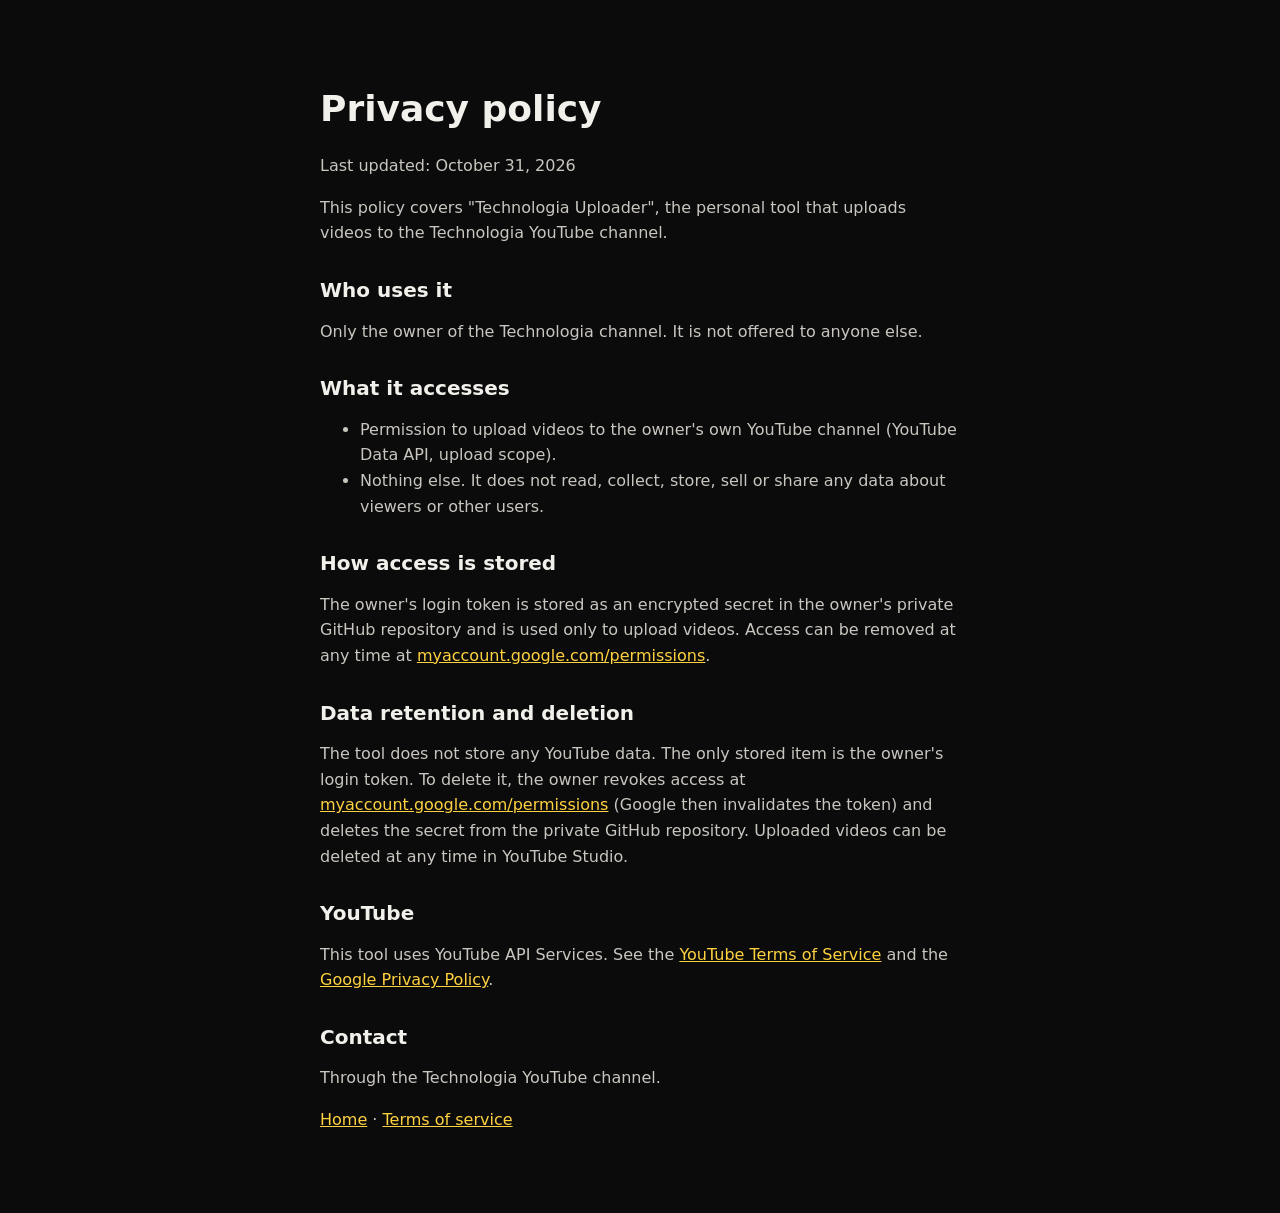
==== privacy.html @ 6858de06 "Technologia website: home, privacy policy, terms Co-Authored-By: Claude Opus 5.5 <noreply@anthropic." ====
<!doctype html>
<html lang="en">
<head>
<meta charset="utf-8">
<meta name="viewport" content="width=device-width, initial-scale=1">
<title>Technologia privacy policy</title>
<link rel="stylesheet" href="style.css">
</head>
<body>
<main>
  <h1>Privacy policy</h1>
  <p>Last updated: October 31, 2026</p>
  <p>This policy covers "Technologia Uploader", the personal tool that uploads videos to the Technologia YouTube channel.</p>
  <h2>Who uses it</h2>
  <p>Only the owner of the Technologia channel. It is not offered to anyone else.</p>
  <h2>What it accesses</h2>
  <ul>
    <li>Permission to upload videos to the owner's own YouTube channel (YouTube Data API, upload scope).</li>
    <li>Nothing else. It does not read, collect, store, sell or share any data about viewers or other users.</li>
  </ul>
  <h2>How access is stored</h2>
  <p>The owner's login token is stored as an encrypted secret in the owner's private GitHub repository and is used only to upload videos. Access can be removed at any time at <a href="https://myaccount.google.com/permissions">myaccount.google.com/permissions</a>.</p>
  <h2>Data retention and deletion</h2>
  <p>The tool does not store any YouTube data. The only stored item is the owner's login token. To delete it, the owner revokes access at <a href="https://myaccount.google.com/permissions">myaccount.google.com/permissions</a> (Google then invalidates the token) and deletes the secret from the private GitHub repository. Uploaded videos can be deleted at any time in YouTube Studio.</p>
  <h2>YouTube</h2>
  <p>This tool uses YouTube API Services. See the <a href="https://www.youtube.com/t/terms">YouTube Terms of Service</a> and the <a href="https://policies.google.com/privacy">Google Privacy Policy</a>.</p>
  <h2>Contact</h2>
  <p>Through the Technologia YouTube channel.</p>
  <p><a href="index.html">Home</a> · <a href="terms.html">Terms of service</a></p>
</main>
</body>
</html>
---- style.css ----
:root { color-scheme: dark; }
body { margin: 0; font-family: system-ui, "Segoe UI", Roboto, sans-serif; background: #0B0B0C; color: #F2F0EA; }
main { max-width: 640px; margin: 0 auto; padding: 64px 16px; }
h1 { font-size: 36px; } h1 span { color: #FFD23F; } h2 { font-size: 20px; margin-top: 32px; }
p, li { line-height: 1.6; color: #C9C6BF; } a { color: #FFD23F; }
.logo { width: 120px; height: 120px; border-radius: 50%; }
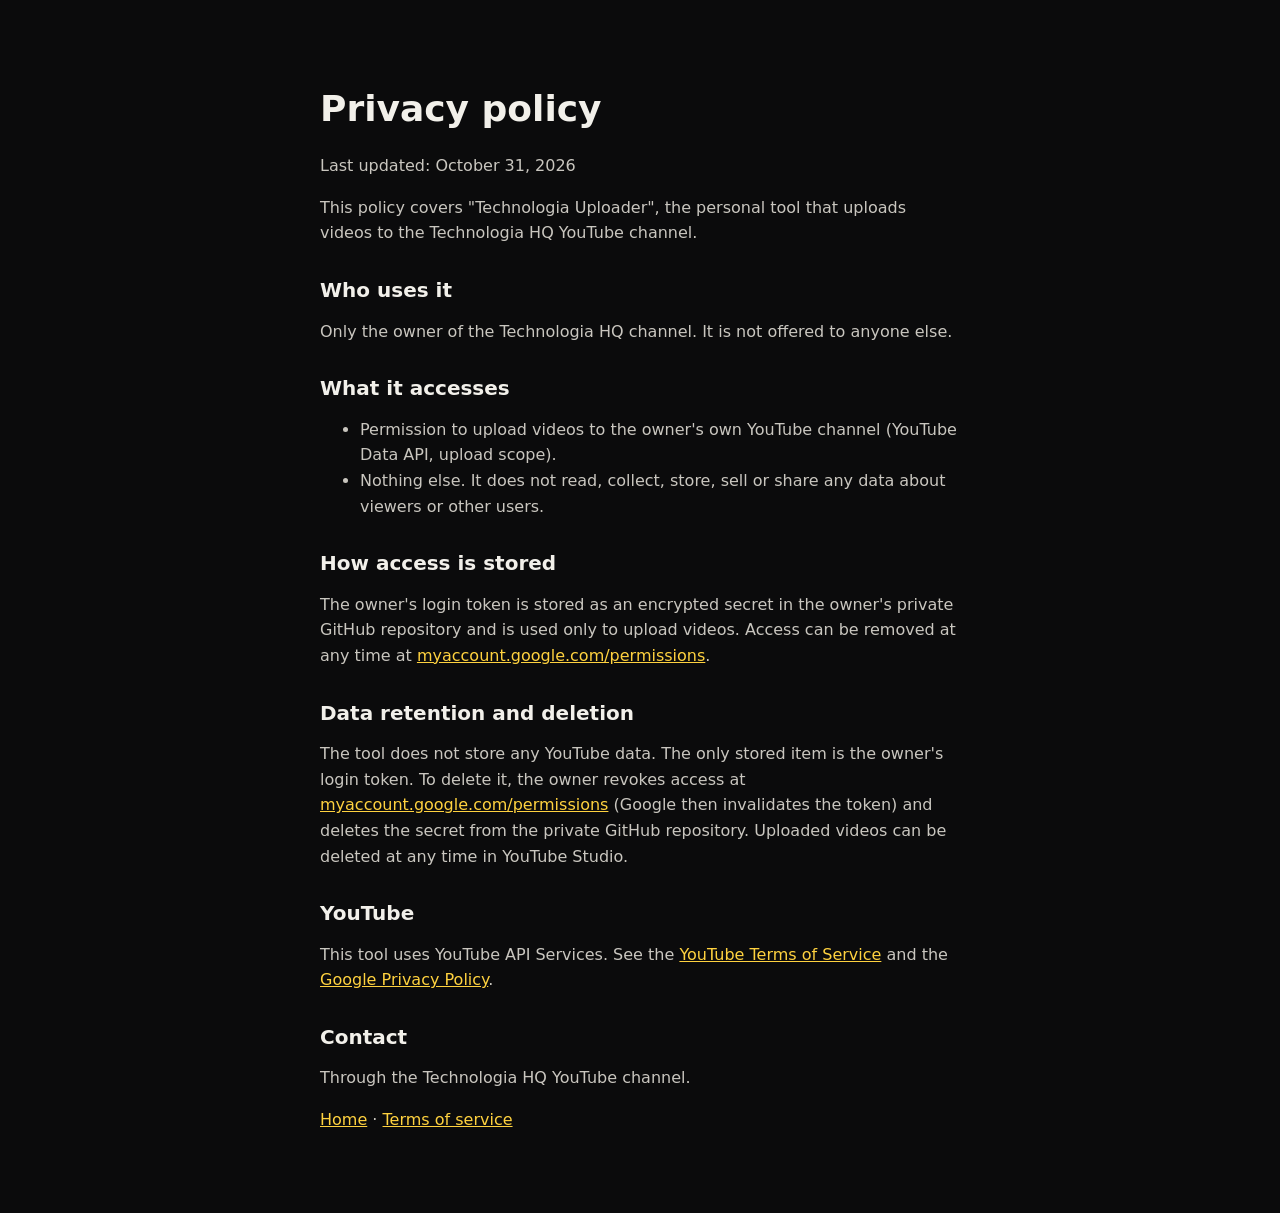
==== commit 8ca528aa: "Use the channel name Technologia HQ Co-Authored-By: Claude Opus 5.5 <noreply@anthropic.com>" ====
--- a/privacy.html
+++ b/privacy.html
@@ -3,16 +3,16 @@
 <head>
 <meta charset="utf-8">
 <meta name="viewport" content="width=device-width, initial-scale=1">
-<title>Technologia privacy policy</title>
+<title>Technologia HQ privacy policy</title>
 <link rel="stylesheet" href="style.css">
 </head>
 <body>
 <main>
   <h1>Privacy policy</h1>
   <p>Last updated: October 31, 2026</p>
-  <p>This policy covers "Technologia Uploader", the personal tool that uploads videos to the Technologia YouTube channel.</p>
+  <p>This policy covers "Technologia Uploader", the personal tool that uploads videos to the Technologia HQ YouTube channel.</p>
   <h2>Who uses it</h2>
-  <p>Only the owner of the Technologia channel. It is not offered to anyone else.</p>
+  <p>Only the owner of the Technologia HQ channel. It is not offered to anyone else.</p>
   <h2>What it accesses</h2>
   <ul>
     <li>Permission to upload videos to the owner's own YouTube channel (YouTube Data API, upload scope).</li>
@@ -25,7 +25,7 @@
   <h2>YouTube</h2>
   <p>This tool uses YouTube API Services. See the <a href="https://www.youtube.com/t/terms">YouTube Terms of Service</a> and the <a href="https://policies.google.com/privacy">Google Privacy Policy</a>.</p>
   <h2>Contact</h2>
-  <p>Through the Technologia YouTube channel.</p>
+  <p>Through the Technologia HQ YouTube channel.</p>
   <p><a href="index.html">Home</a> · <a href="terms.html">Terms of service</a></p>
 </main>
 </body>
